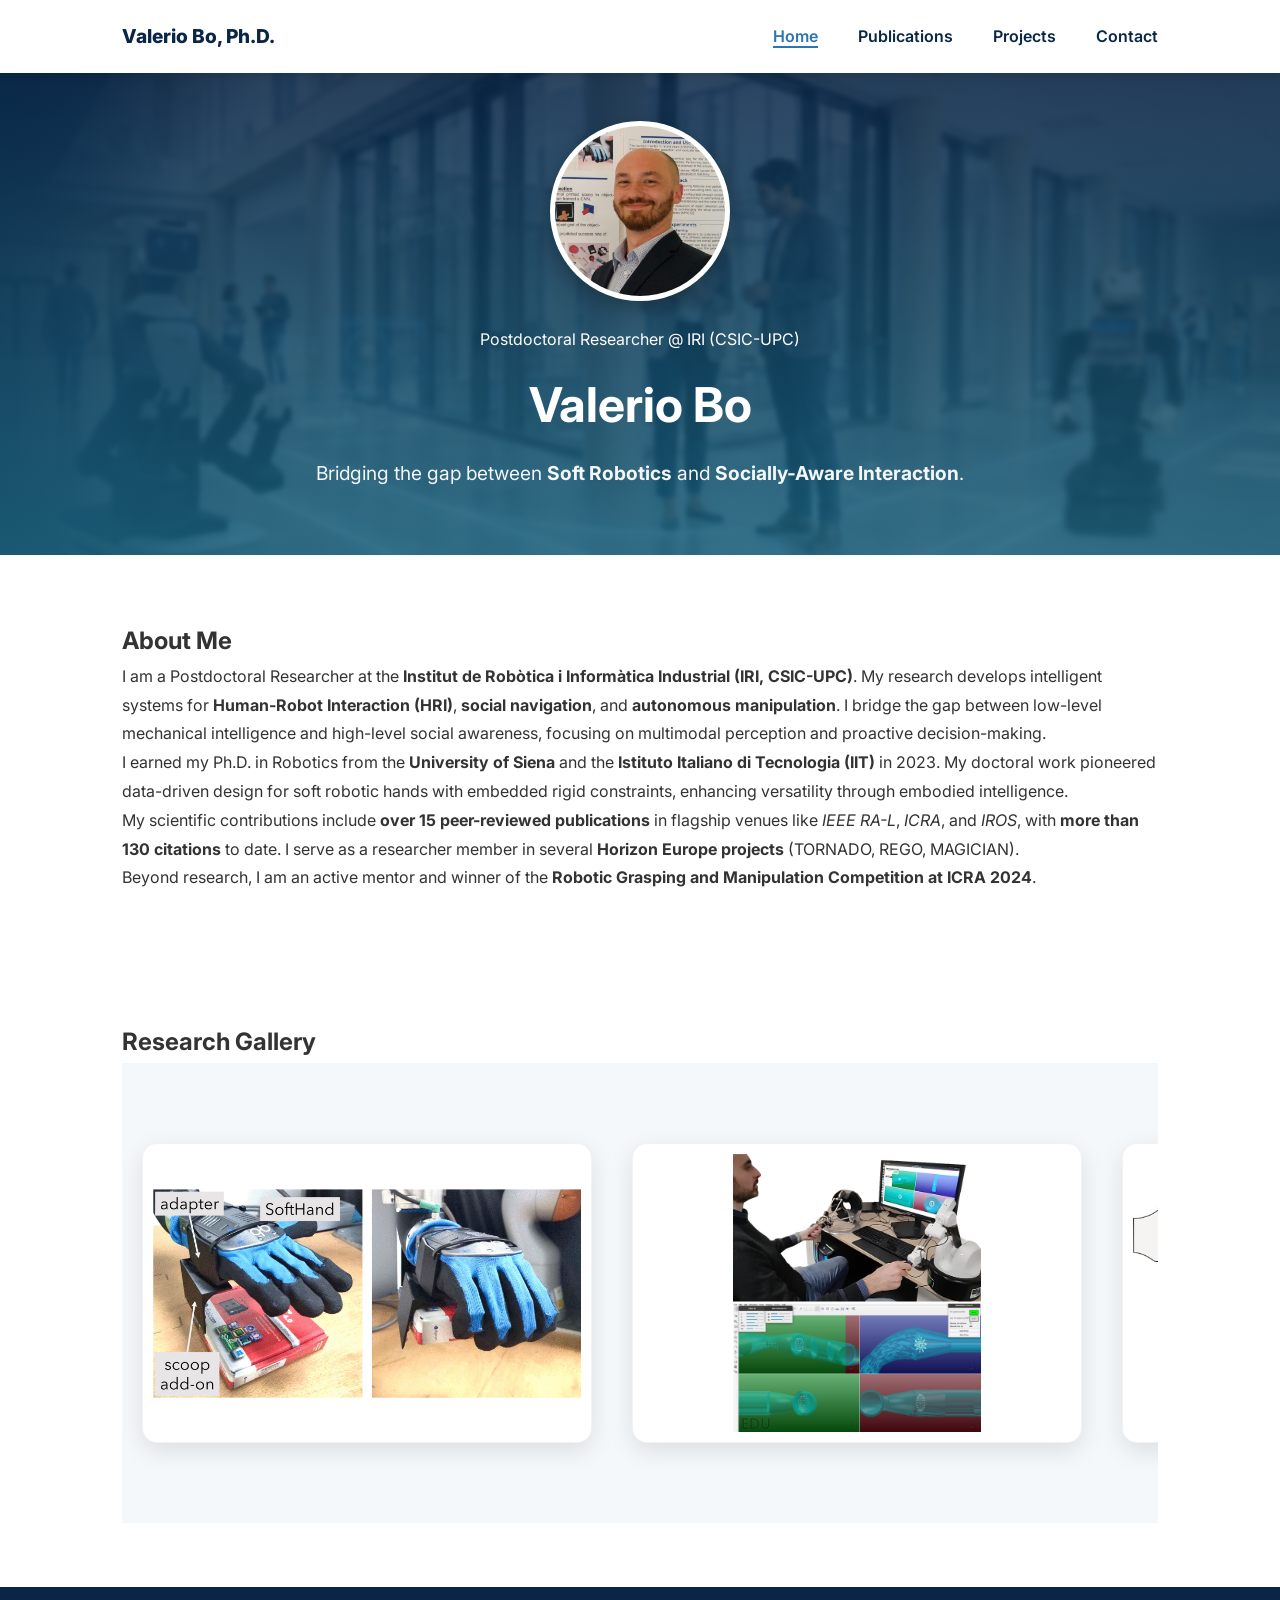
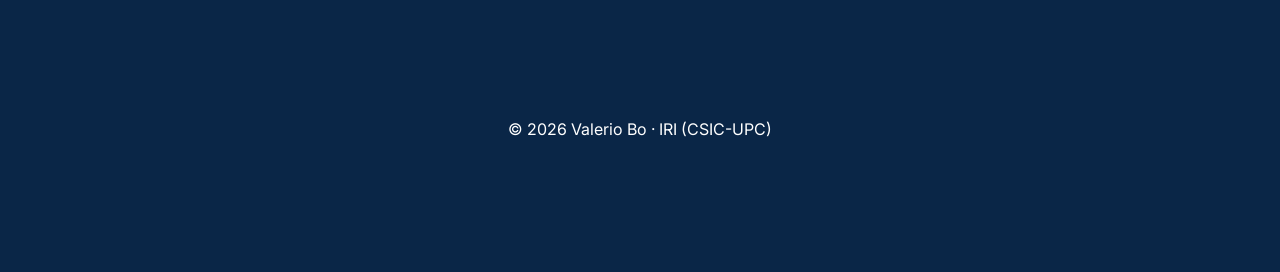
==== index.html @ 5a93f1b8 "Add files via upload" ====
<!DOCTYPE html>
<html lang="en">
<head>
  <meta charset="UTF-8" />
  <meta name="viewport" content="width=device-width, initial-scale=1.0" />
  <title>Valerio Bo, Ph.D. | Robotics Researcher</title>
  <link href="https://fonts.googleapis.com/css2?family=Inter:wght@300;400;500;600;700;800&display=swap" rel="stylesheet">
  <link rel="stylesheet" href="style.css">
</head>
<body>

  <nav>
    <div class="nav-inner">
      <div class="logo-wrap"><span class="logo-text">Valerio Bo, Ph.D.</span></div>
      <ul>
        <li><a href="index.html" class="active">Home</a></li>
        <li><a href="publications.html">Publications</a></li>
        <li><a href="projects.html">Projects</a></li>
        <li><a href="contact.html">Contact</a></li>
      </ul>
    </div>
  </nav>

<header class="hero-header" style="background: linear-gradient(rgba(10, 38, 71, 0.85), rgba(26, 95, 122, 0.85)), url('hero-bg.jpg') no-repeat center center / cover;">
    <div class="hero">
      <div class="profile-placeholder">
        <img src="valerio-bo.jpg" alt="Valerio Bo" class="profile-image">
      </div>
      <span class="hero-badge">Postdoctoral Researcher @ IRI (CSIC-UPC)</span>
      <h1>Valerio Bo</h1>
      <p class="subtitle">
        Bridging the gap between <strong>Soft Robotics</strong> and <strong>Socially-Aware Interaction</strong>.
      </p>
    </div>
</header>

  <section>
    <div class="container">
      <div class="section-header"><h2>About Me</h2></div>
      <div class="card-panel lead">
        <p>
          I am a Postdoctoral Researcher at the <strong>Institut de Robòtica i Informàtica Industrial (IRI, CSIC-UPC)</strong>. My research develops intelligent systems for <strong>Human-Robot Interaction (HRI)</strong>, <strong>social navigation</strong>, and <strong>autonomous manipulation</strong>. I bridge the gap between low-level mechanical intelligence and high-level social awareness, focusing on multimodal perception and proactive decision-making.
        </p>
        
        <p>
          I earned my Ph.D. in Robotics from the <strong>University of Siena</strong> and the <strong>Istituto Italiano di Tecnologia (IIT)</strong> in 2023. My doctoral work pioneered data-driven design for soft robotic hands with embedded rigid constraints, enhancing versatility through embodied intelligence.
        </p>

        <p>
          My scientific contributions include <strong>over 15 peer-reviewed publications</strong> in flagship venues like <em>IEEE RA-L</em>, <em>ICRA</em>, and <em>IROS</em>, with <strong>more than 130 citations</strong> to date. I serve as a researcher member in several <strong>Horizon Europe projects</strong> (TORNADO, REGO, MAGICIAN).
        </p>

        <p>
          Beyond research, I am an active mentor and winner of the <strong>Robotic Grasping and Manipulation Competition at ICRA 2024</strong>.
        </p>
      </div>
    </div>
  </section>

  <section class="section-light">
    <div class="container">
      <div class="section-header"><h2>Research Gallery</h2></div>
      <div class="slider-container">
        <div class="slider-track">
          <div class="slide"><img src="project1.jpg" alt="Soft Hand Design"></div>
          <div class="slide"><img src="project2.jpg" alt="Shared-Control Teleoperation"></div>
          <div class="slide"><img src="project5.jpg" alt="Human-Robot Handover"></div>
          <div class="slide"><img src="project3.jpg" alt="Social Navigation"></div>
          <div class="slide"><img src="project4.jpg" alt="Intention Recognition"></div>
          <div class="slide"><img src="project1.jpg" alt="Soft Hand Design"></div>
          <div class="slide"><img src="project2.jpg" alt="Shared-Control Teleoperation"></div>
          <div class="slide"><img src="project5.jpg" alt="Human-Robot Handover"></div>
          <div class="slide"><img src="project3.jpg" alt="Social Navigation"></div>
          <div class="slide"><img src="project4.jpg" alt="Intention Recognition"></div>
        </div>
      </div>
    </div>
  </section>

  <footer>
    <div class="container"><p>&copy; 2026 Valerio Bo · IRI (CSIC-UPC)</p></div>
  </footer>

  <div id="lightbox" class="lightbox" onclick="closeLightbox(event)">
      <span class="close-lightbox" onclick="document.getElementById('lightbox').style.display='none'">&times;</span>
      <img class="lightbox-content" id="lightbox-img">
      <div id="caption"></div>
  </div>

  <script>
    function closeLightbox(event) {
      if (event.target.id === 'lightbox' || event.target.className === 'close-lightbox') {
        document.getElementById('lightbox').style.display = 'none';
      }
    }

    document.addEventListener("DOMContentLoaded", function() {
      const images = document.querySelectorAll('.slide img');
      images.forEach(image => {
        image.addEventListener('click', function(e) {
          e.stopPropagation();
          const lightbox = document.getElementById('lightbox');
          const lightboxImg = document.getElementById('lightbox-img');
          const caption = document.getElementById('caption');
          lightbox.style.display = 'flex';
          lightboxImg.src = this.src;
          caption.innerHTML = this.alt;
        });
      });
    });
  </script>

</body>
</html>
---- style.css ----
:root {
  --primary-blue: #1a5f7a;
  --secondary-blue: #c7ddec;
  --dark-blue: #0a2647;
  --accent-blue: #2c74b3;
  --text-gray: #333;
  --light-bg: #f4f8fb;
}

* { box-sizing: border-box; margin: 0; padding: 0; }

body {
  font-family: 'Inter', sans-serif;
  line-height: 1.8;
  color: var(--text-gray);
  scroll-behavior: smooth;
  background-color: white;
}

.container { max-width: 1100px; margin: 0 auto; padding: 4rem 2rem; }

/* --- Navigation --- */
nav {
  background: white;
  padding: 1.2rem 0;
  position: sticky;
  top: 0;
  box-shadow: 0 2px 10px rgba(0,0,0,0.1);
  z-index: 1000;
}

.nav-inner {
  max-width: 1100px;
  margin: 0 auto;
  display: flex;
  justify-content: space-between;
  align-items: center;
  padding: 0 2rem;
}

.logo-text { font-weight: 800; color: var(--dark-blue); font-size: 1.2rem; }

nav ul { display: flex; list-style: none; gap: 2.5rem; }

nav a { text-decoration: none; color: var(--dark-blue); font-weight: 600; }

nav a.active { color: var(--accent-blue); border-bottom: 2px solid var(--accent-blue); }

/* --- Compact Hero & Profile --- */
.hero-header {
  /* Reduced from 70vh to 45vh for a much shorter header */
  min-height: 45vh; 
  display: flex;
  align-items: center;
  justify-content: center;
  background: linear-gradient(rgba(10, 38, 71, 0.85), rgba(26, 95, 122, 0.85)), url('hero-bg.jpg');
  background-size: cover;
  background-position: center;
  color: white;
  text-align: center;
  /* Reduced padding to take up less vertical room */
  padding: 3rem 2rem; 
}

.profile-placeholder {
    /* Scaled down from 300px to 180px for a more balanced look */
    width: 180px;
    height: 180px;
    background-color: #fff;
    border: 5px solid white; /* Slightly thinner border for the smaller size */
    border-radius: 50%;
    margin: 0 auto 1.5rem;
    display: flex;
    align-items: center;
    justify-content: center;
    overflow: hidden;
    box-shadow: 0 8px 25px rgba(0,0,0,0.3);
}

.profile-image {
    width: 100%;
    height: 100%;
    object-fit: cover;
}

h1 { 
    /* Slightly smaller font for the shorter header */
    font-size: 3rem; 
    margin: 0.5rem 0; 
}

.subtitle { 
    font-size: 1.2rem; 
    max-width: 700px; 
    margin: 0 auto 1rem; 
    opacity: 0.95; 
}
/* --- Slider --- */
.slider-container { width: 100%; overflow: hidden; padding: 5rem 0; background: var(--light-bg); }

.slider-track { display: flex; width: max-content; animation: scroll 45s linear infinite; align-items: center; }

.slide {
    width: 450px;
    height: 300px;
    margin: 0 20px;
    flex-shrink: 0;
    background: white;
    border-radius: 15px;
    overflow: hidden;
    box-shadow: 0 8px 25px rgba(0,0,0,0.1);
    display: flex;
    justify-content: center;
    align-items: center;
    border: 1px solid rgba(0,0,0,0.05);
}

.slide img { max-width: 100%; max-height: 100%; object-fit: contain; cursor: zoom-in; padding: 10px; }

@keyframes scroll { 0% { transform: translateX(0); } 100% { transform: translateX(-50%); } }

/* --- Lightbox --- */
.lightbox {
    display: none;
    position: fixed;
    z-index: 9999;
    left: 0; top: 0;
    width: 100%; height: 100%;
    background-color: rgba(10, 38, 71, 0.95);
    justify-content: center; align-items: center;
    flex-direction: column;
}

.lightbox-content {
    max-width: 90%; max-height: 85%;
    object-fit: contain;
    border: 5px solid white;
    background: white;
    animation: zoom 0.3s ease;
}

@keyframes zoom { from {transform: scale(0.7);} to {transform: scale(1);} }

.close-lightbox { position: absolute; top: 30px; right: 50px; color: white; font-size: 50px; cursor: pointer; }

#caption { color: white; margin-top: 20px; font-size: 1.2rem; }

footer { background: var(--dark-blue); color: white; padding: 4rem 0; text-align: center; }
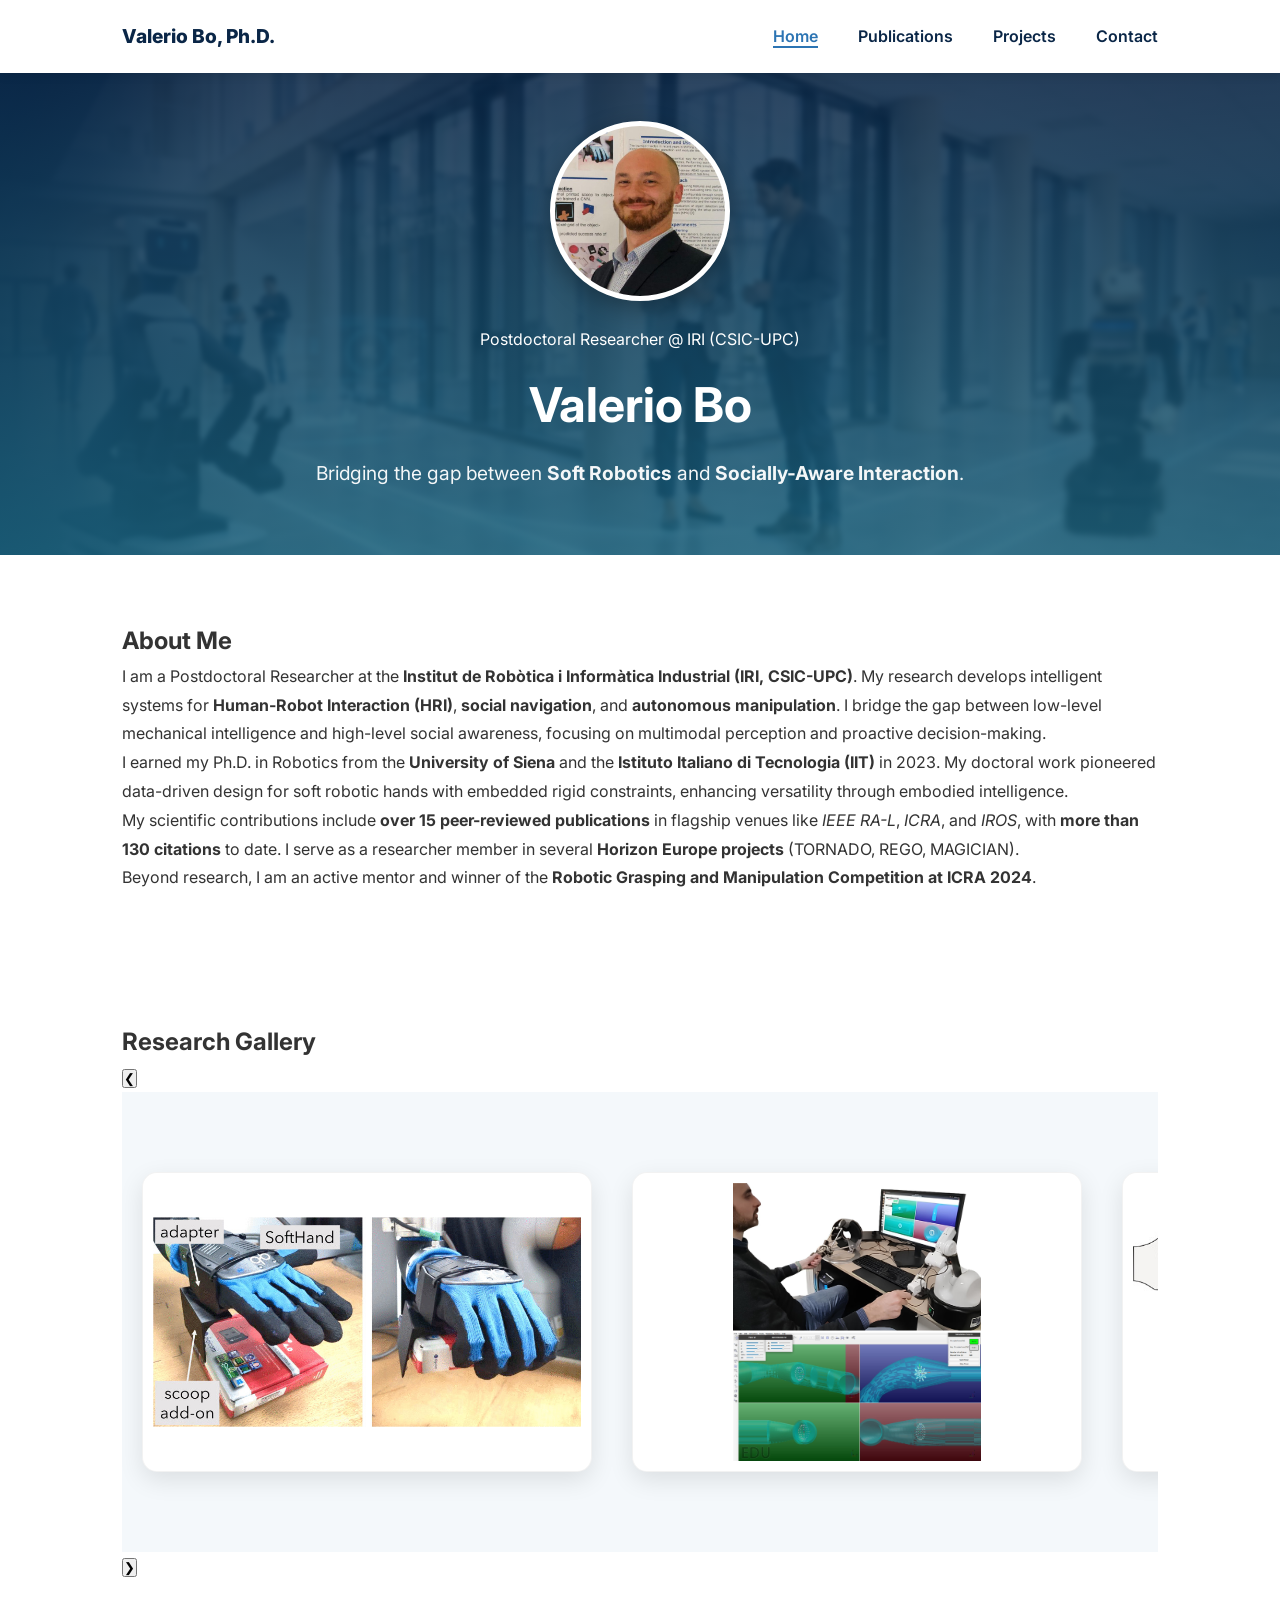
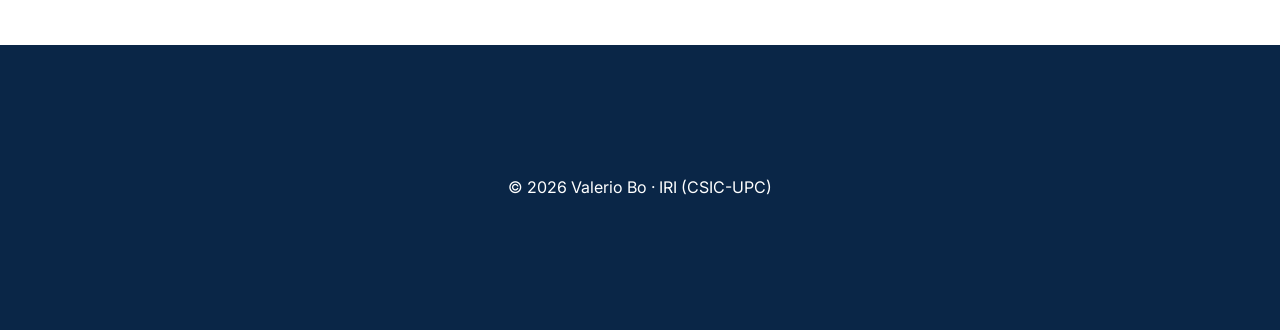
==== commit 2c516c2b: "Update index.html" ====
--- a/index.html
+++ b/index.html
@@ -57,9 +57,14 @@
     </div>
   </section>
 
-  <section class="section-light">
-    <div class="container">
-      <div class="section-header"><h2>Research Gallery</h2></div>
+<section class="section-light">
+  <div class="container">
+    <div class="section-header"><h2>Research Gallery</h2></div>
+    
+    <!-- Wrap the slider and add navigation controls -->
+    <div class="slider-wrapper">
+      <button class="nav-btn prev-btn" aria-label="Previous slide">❮</button>
+      
       <div class="slider-container">
         <div class="slider-track">
           <div class="slide"><img src="project1.jpg" alt="Soft Hand Design"></div>
@@ -67,15 +72,14 @@
           <div class="slide"><img src="project5.jpg" alt="Human-Robot Handover"></div>
           <div class="slide"><img src="project3.jpg" alt="Social Navigation"></div>
           <div class="slide"><img src="project4.jpg" alt="Intention Recognition"></div>
-          <div class="slide"><img src="project1.jpg" alt="Soft Hand Design"></div>
-          <div class="slide"><img src="project2.jpg" alt="Shared-Control Teleoperation"></div>
-          <div class="slide"><img src="project5.jpg" alt="Human-Robot Handover"></div>
-          <div class="slide"><img src="project3.jpg" alt="Social Navigation"></div>
-          <div class="slide"><img src="project4.jpg" alt="Intention Recognition"></div>
         </div>
       </div>
+      
+      <button class="nav-btn next-btn" aria-label="Next slide">❯</button>
     </div>
-  </section>
+
+  </div>
+</section>
 
   <footer>
     <div class="container"><p>&copy; 2026 Valerio Bo · IRI (CSIC-UPC)</p></div>
@@ -111,4 +115,4 @@
   </script>
 
 </body>
-</html>+</html>
--- a/style.css
+++ b/style.css
@@ -95,10 +95,30 @@
     margin: 0 auto 1rem; 
     opacity: 0.95; 
 }
+
 /* --- Slider --- */
-.slider-container { width: 100%; overflow: hidden; padding: 5rem 0; background: var(--light-bg); }
+.slider-container { 
+    width: 100%; 
+    /* Changed: allows horizontal scrolling */
+    overflow-x: auto; 
+    padding: 5rem 0; 
+    background: var(--light-bg); 
+    /* Adds smooth physics on trackpads/touch screens */
+    scroll-behavior: smooth; 
+    -webkit-overflow-scrolling: touch; 
+}
 
-.slider-track { display: flex; width: max-content; animation: scroll 45s linear infinite; align-items: center; }
+/* Optional: Hide the scrollbar for a cleaner look */
+.slider-container::-webkit-scrollbar {
+    display: none;
+}
+
+.slider-track { 
+    display: flex; 
+    width: max-content; 
+    /* Removed: animation: scroll 45s linear infinite; */
+    align-items: center; 
+}
 
 .slide {
     width: 450px;
@@ -113,9 +133,17 @@
     justify-content: center;
     align-items: center;
     border: 1px solid rgba(0,0,0,0.05);
+    /* Snaps slides into place when scrolling manually */
+    scroll-snap-align: center; 
 }
 
-.slide img { max-width: 100%; max-height: 100%; object-fit: contain; cursor: zoom-in; padding: 10px; }
+.slide img { 
+    max-width: 100%; 
+    max-height: 100%; 
+    object-fit: contain; 
+    cursor: zoom-in; 
+    padding: 10px; 
+}
 
 @keyframes scroll { 0% { transform: translateX(0); } 100% { transform: translateX(-50%); } }
 
@@ -145,4 +173,4 @@
 
 #caption { color: white; margin-top: 20px; font-size: 1.2rem; }
 
-footer { background: var(--dark-blue); color: white; padding: 4rem 0; text-align: center; }+footer { background: var(--dark-blue); color: white; padding: 4rem 0; text-align: center; }
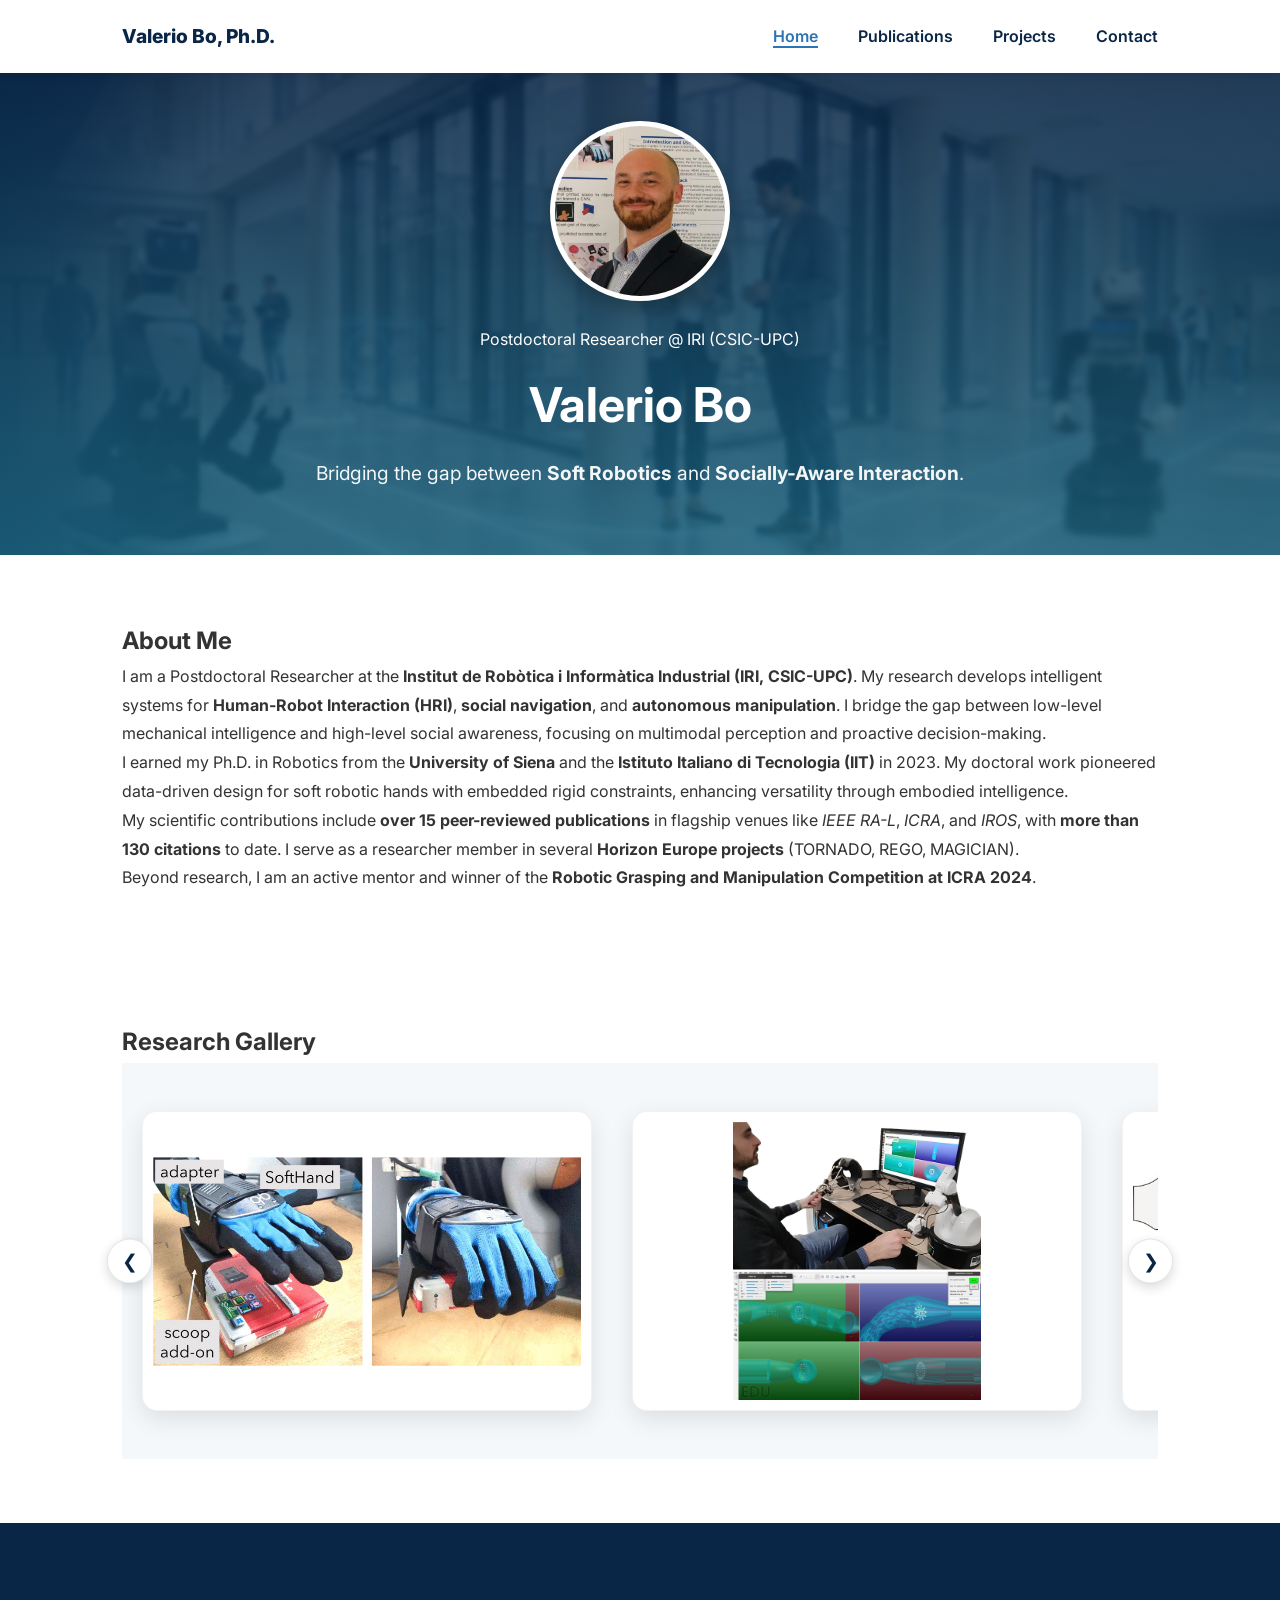
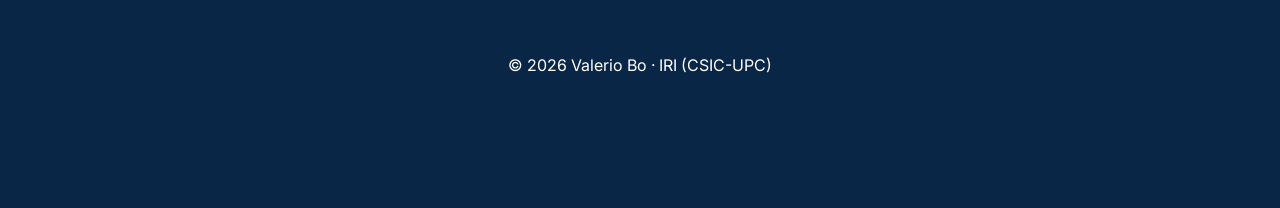
==== commit cc01a844: "Update index.html" ====
--- a/index.html
+++ b/index.html
@@ -21,7 +21,7 @@
     </div>
   </nav>
 
-<header class="hero-header" style="background: linear-gradient(rgba(10, 38, 71, 0.85), rgba(26, 95, 122, 0.85)), url('hero-bg.jpg') no-repeat center center / cover;">
+  <header class="hero-header" style="background: linear-gradient(rgba(10, 38, 71, 0.85), rgba(26, 95, 122, 0.85)), url('hero-bg.jpg') no-repeat center center / cover;">
     <div class="hero">
       <div class="profile-placeholder">
         <img src="valerio-bo.jpg" alt="Valerio Bo" class="profile-image">
@@ -32,7 +32,7 @@
         Bridging the gap between <strong>Soft Robotics</strong> and <strong>Socially-Aware Interaction</strong>.
       </p>
     </div>
-</header>
+  </header>
 
   <section>
     <div class="container">
@@ -57,29 +57,29 @@
     </div>
   </section>
 
-<section class="section-light">
-  <div class="container">
-    <div class="section-header"><h2>Research Gallery</h2></div>
-    
-    <!-- Wrap the slider and add navigation controls -->
-    <div class="slider-wrapper">
-      <button class="nav-btn prev-btn" aria-label="Previous slide">❮</button>
+  <section class="section-light">
+    <div class="container">
+      <div class="section-header"><h2>Research Gallery</h2></div>
       
-      <div class="slider-container">
-        <div class="slider-track">
-          <div class="slide"><img src="project1.jpg" alt="Soft Hand Design"></div>
-          <div class="slide"><img src="project2.jpg" alt="Shared-Control Teleoperation"></div>
-          <div class="slide"><img src="project5.jpg" alt="Human-Robot Handover"></div>
-          <div class="slide"><img src="project3.jpg" alt="Social Navigation"></div>
-          <div class="slide"><img src="project4.jpg" alt="Intention Recognition"></div>
+      <!-- Wrap the slider and add navigation controls -->
+      <div class="slider-wrapper">
+        <button class="nav-btn prev-btn" id="prevBtn" aria-label="Previous slide">❮</button>
+        
+        <div class="slider-container">
+          <div class="slider-track">
+            <div class="slide"><img src="project1.jpg" alt="Soft Hand Design"></div>
+            <div class="slide"><img src="project2.jpg" alt="Shared-Control Teleoperation"></div>
+            <div class="slide"><img src="project5.jpg" alt="Human-Robot Handover"></div>
+            <div class="slide"><img src="project3.jpg" alt="Social Navigation"></div>
+            <div class="slide"><img src="project4.jpg" alt="Intention Recognition"></div>
+          </div>
         </div>
+        
+        <button class="nav-btn next-btn" id="nextBtn" aria-label="Next slide">❯</button>
       </div>
-      
-      <button class="nav-btn next-btn" aria-label="Next slide">❯</button>
+
     </div>
-
-  </div>
-</section>
+  </section>
 
   <footer>
     <div class="container"><p>&copy; 2026 Valerio Bo · IRI (CSIC-UPC)</p></div>
@@ -99,6 +99,7 @@
     }
 
     document.addEventListener("DOMContentLoaded", function() {
+      // Lightbox logic
       const images = document.querySelectorAll('.slide img');
       images.forEach(image => {
         image.addEventListener('click', function(e) {
@@ -111,6 +112,22 @@
           caption.innerHTML = this.alt;
         });
       });
+
+      // Manual Slider control logic
+      const container = document.querySelector('.slider-container');
+      const prevBtn = document.getElementById('prevBtn');
+      const nextBtn = document.getElementById('nextBtn');
+
+      // 450px slide width + 40px margin (20px left + 20px right) = 490px total step size
+      const stepSize = 490; 
+
+      nextBtn.addEventListener('click', function() {
+        container.scrollBy({ left: stepSize, behavior: 'smooth' });
+      });
+
+      prevBtn.addEventListener('click', function() {
+        container.scrollBy({ left: -stepSize, behavior: 'smooth' });
+      });
     });
   </script>
 
--- a/style.css
+++ b/style.css
@@ -48,7 +48,6 @@
 
 /* --- Compact Hero & Profile --- */
 .hero-header {
-  /* Reduced from 70vh to 45vh for a much shorter header */
   min-height: 45vh; 
   display: flex;
   align-items: center;
@@ -58,16 +57,14 @@
   background-position: center;
   color: white;
   text-align: center;
-  /* Reduced padding to take up less vertical room */
   padding: 3rem 2rem; 
 }
 
 .profile-placeholder {
-    /* Scaled down from 300px to 180px for a more balanced look */
     width: 180px;
     height: 180px;
     background-color: #fff;
-    border: 5px solid white; /* Slightly thinner border for the smaller size */
+    border: 5px solid white;
     border-radius: 50%;
     margin: 0 auto 1.5rem;
     display: flex;
@@ -84,7 +81,6 @@
 }
 
 h1 { 
-    /* Slightly smaller font for the shorter header */
     font-size: 3rem; 
     margin: 0.5rem 0; 
 }
@@ -97,18 +93,23 @@
 }
 
 /* --- Slider --- */
+.slider-wrapper {
+    position: relative;
+    width: 100%;
+    display: flex;
+    align-items: center;
+}
+
 .slider-container { 
     width: 100%; 
-    /* Changed: allows horizontal scrolling */
     overflow-x: auto; 
-    padding: 5rem 0; 
+    padding: 3rem 0; 
     background: var(--light-bg); 
-    /* Adds smooth physics on trackpads/touch screens */
     scroll-behavior: smooth; 
     -webkit-overflow-scrolling: touch; 
 }
 
-/* Optional: Hide the scrollbar for a cleaner look */
+/* Hide scrollbar for a cleaner look */
 .slider-container::-webkit-scrollbar {
     display: none;
 }
@@ -116,7 +117,6 @@
 .slider-track { 
     display: flex; 
     width: max-content; 
-    /* Removed: animation: scroll 45s linear infinite; */
     align-items: center; 
 }
 
@@ -133,7 +133,6 @@
     justify-content: center;
     align-items: center;
     border: 1px solid rgba(0,0,0,0.05);
-    /* Snaps slides into place when scrolling manually */
     scroll-snap-align: center; 
 }
 
@@ -145,7 +144,46 @@
     padding: 10px; 
 }
 
-@keyframes scroll { 0% { transform: translateX(0); } 100% { transform: translateX(-50%); } }
+/* Slider Controls */
+.nav-btn {
+    position: absolute;
+    top: 50%;
+    transform: translateY(-50%);
+    background: white;
+    border: 1px solid rgba(0, 0, 0, 0.1);
+    color: var(--dark-blue);
+    width: 45px;
+    height: 45px;
+    border-radius: 50%;
+    font-size: 1.2rem;
+    cursor: pointer;
+    display: flex;
+    align-items: center;
+    justify-content: center;
+    z-index: 10;
+    box-shadow: 0 4px 12px rgba(0, 0, 0, 0.15);
+    transition: all 0.2s ease;
+}
+
+.nav-btn:hover {
+    background: var(--primary-blue);
+    color: white;
+}
+
+.prev-btn {
+    left: -15px;
+}
+
+.next-btn {
+    right: -15px;
+}
+
+/* Hide visual navigation buttons on smaller displays where swiping is native and expected */
+@media (max-width: 768px) {
+    .nav-btn {
+        display: none;
+    }
+}
 
 /* --- Lightbox --- */
 .lightbox {
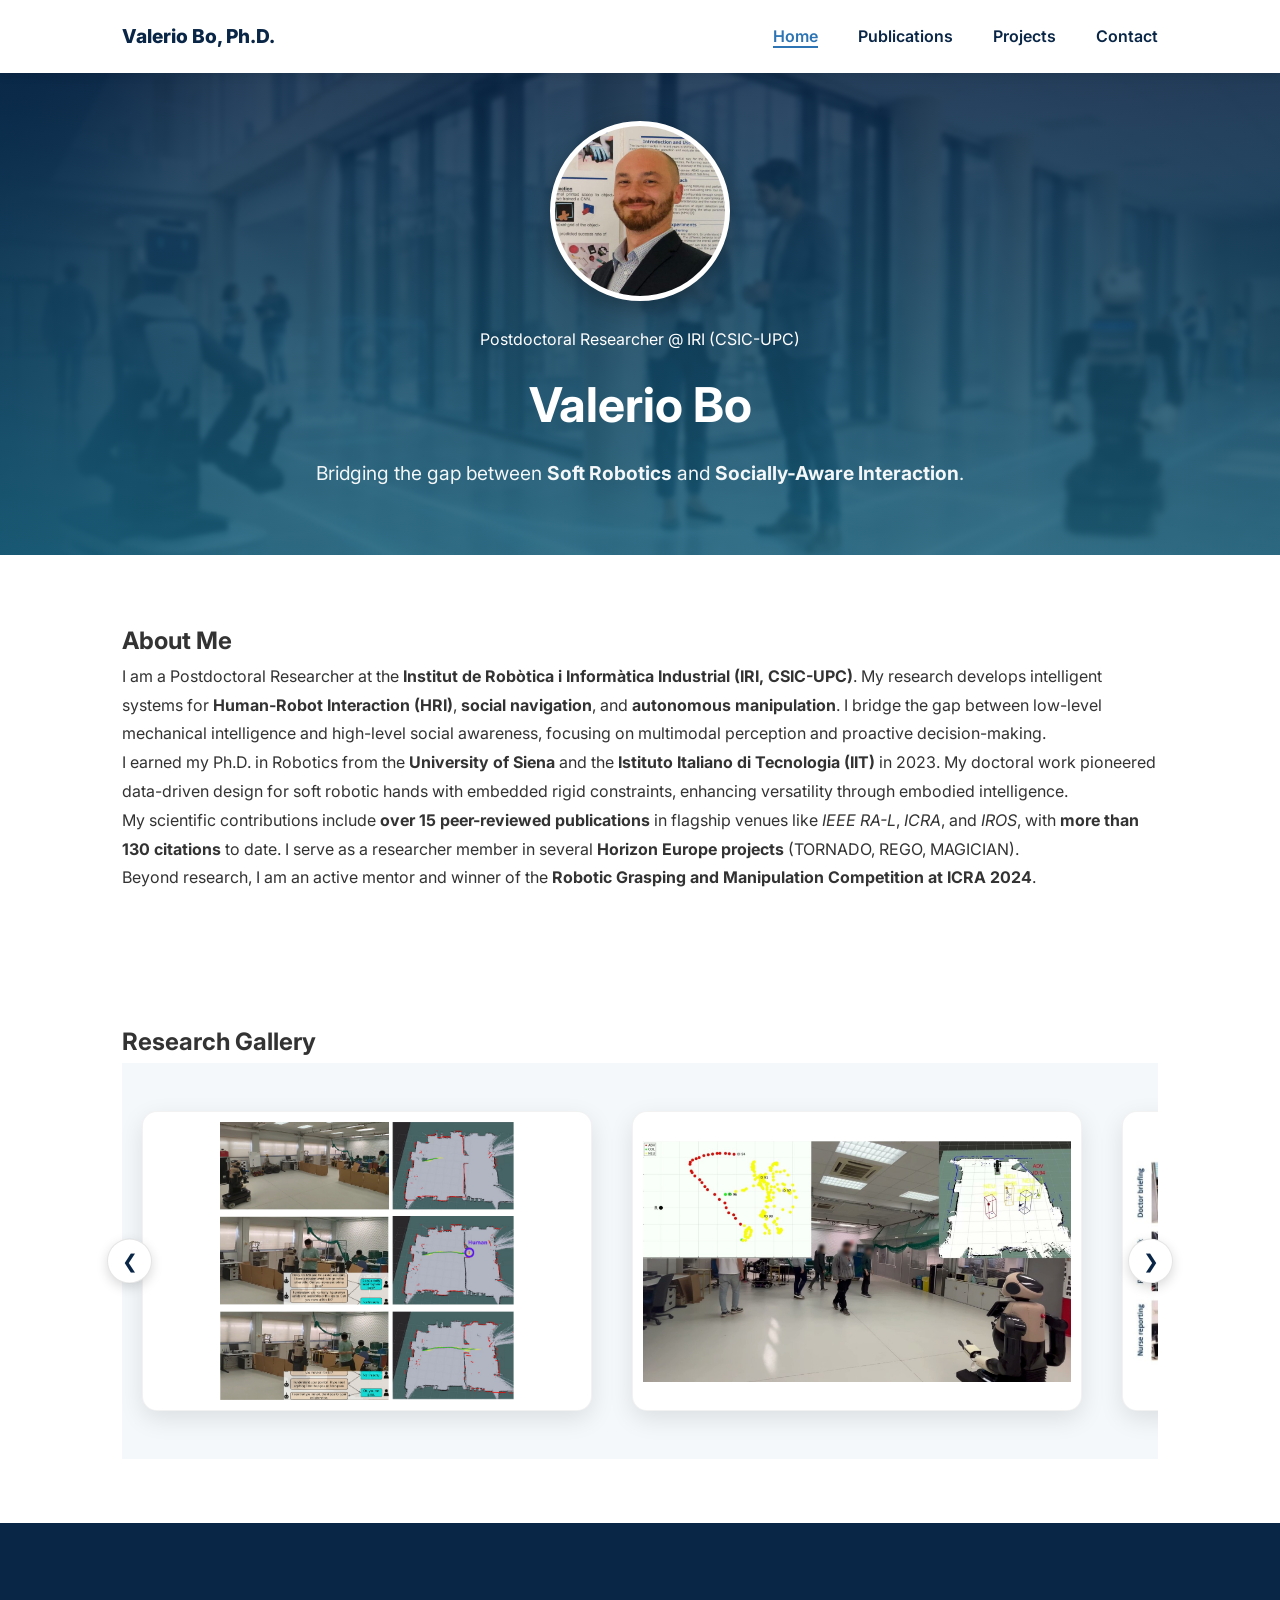
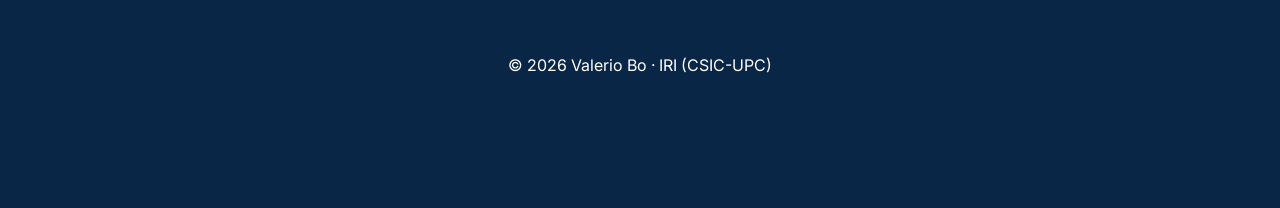
==== commit 7af673c3: "Update index.html" ====
--- a/index.html
+++ b/index.html
@@ -67,11 +67,12 @@
         
         <div class="slider-container">
           <div class="slider-track">
+            <div class="slide"><img src="project3.jpg" alt="Social Navigation"></div>
+            <div class="slide"><img src="project4.jpg" alt="Intention Recognition"></div>
+            <div class="slide"><img src="project6.jpg" alt="Robot Mediation Task"></div>
             <div class="slide"><img src="project1.jpg" alt="Soft Hand Design"></div>
             <div class="slide"><img src="project2.jpg" alt="Shared-Control Teleoperation"></div>
-            <div class="slide"><img src="project5.jpg" alt="Human-Robot Handover"></div>
-            <div class="slide"><img src="project3.jpg" alt="Social Navigation"></div>
-            <div class="slide"><img src="project4.jpg" alt="Intention Recognition"></div>
+            <div class="slide"><img src="project5.jpg" alt="Human-Robot Handover"></div>            
           </div>
         </div>
         
